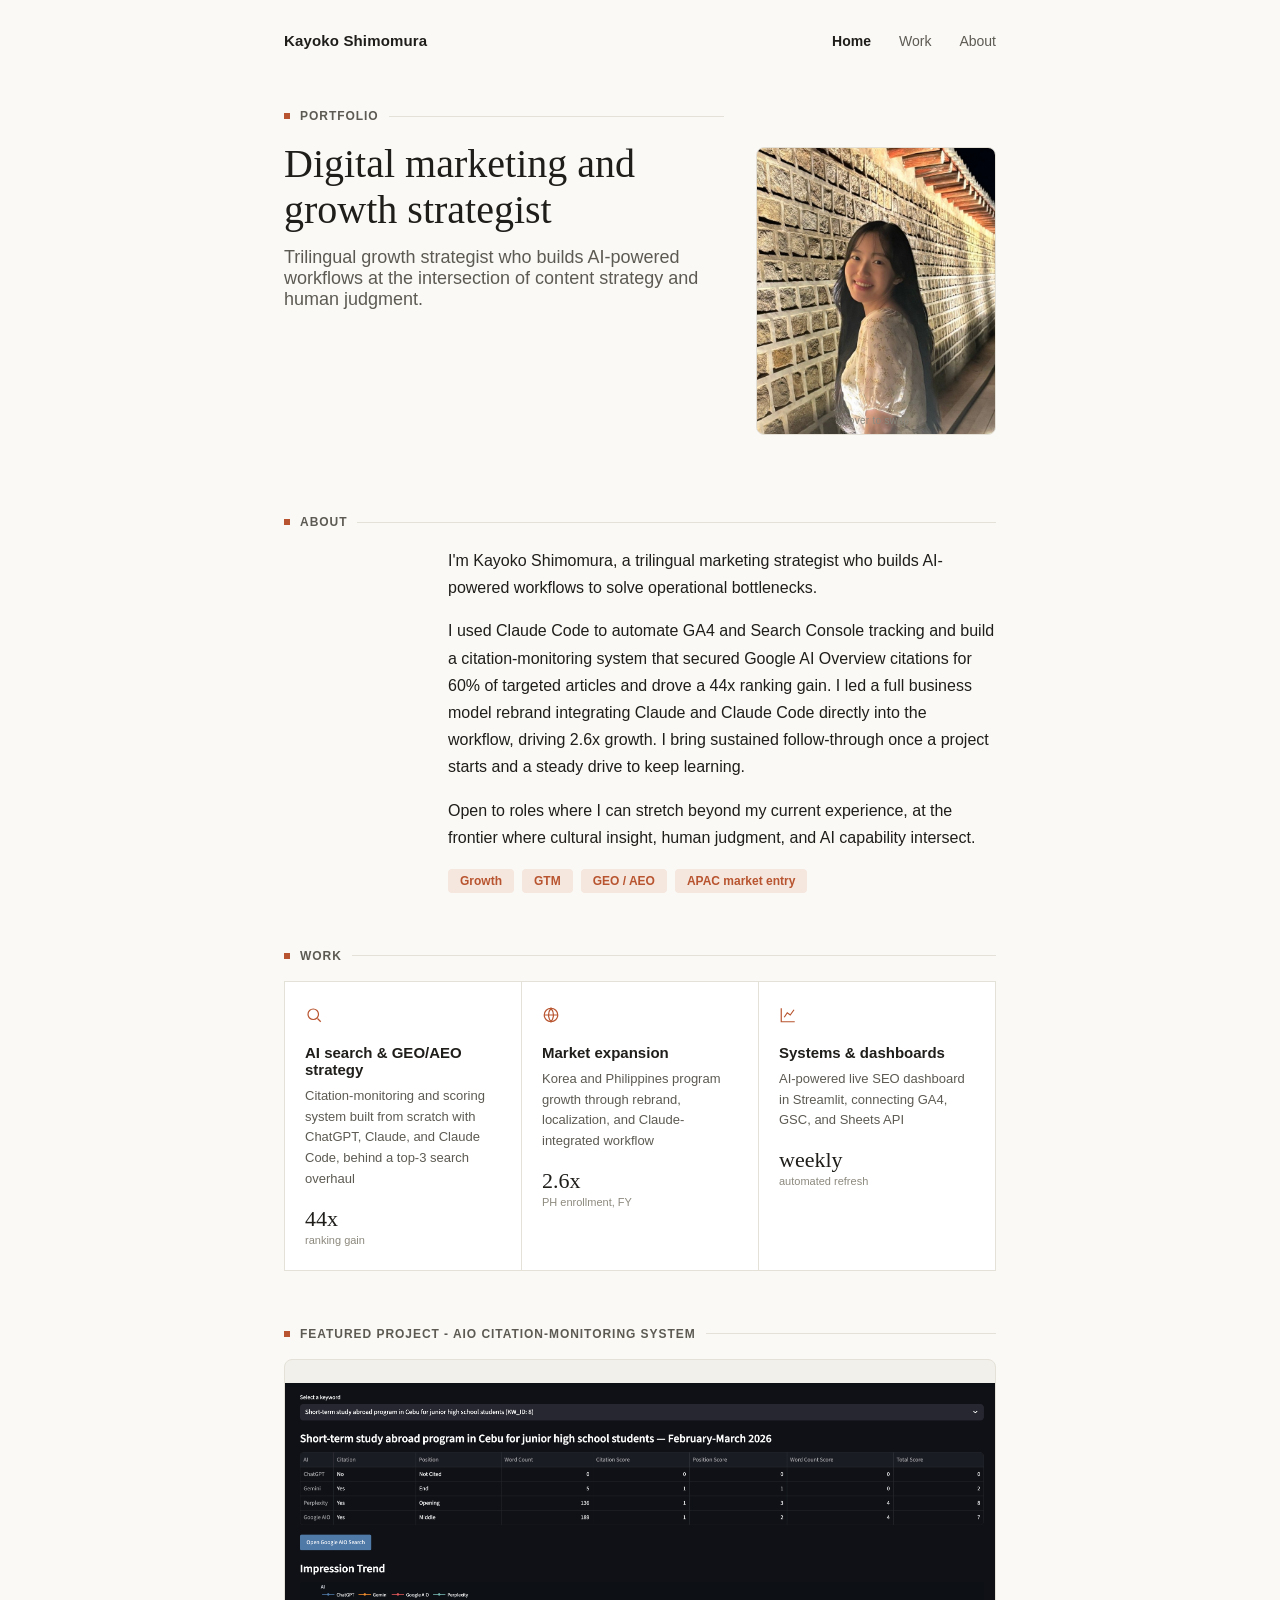
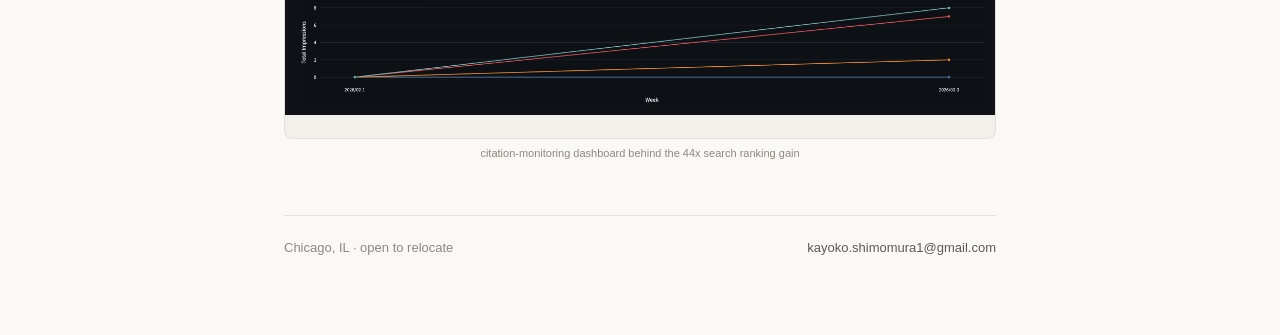
==== index.html @ 3ccd6aa8 "Update copy to highlight AI-powered/Claude workflows, center and round mobile headshot - Revise home" ====
<!DOCTYPE html>
<html lang="en">
<head>
<meta charset="UTF-8">
<meta name="viewport" content="width=device-width, initial-scale=1.0">
<title>Kayoko Shimomura — Portfolio</title>
<link rel="stylesheet" href="css/style.css">
</head>
<body class="page-home">

<div class="wrap">

  <nav>
    <div class="name">Kayoko Shimomura</div>
    <div class="links">
      <a href="./" class="active">Home</a>
      <a href="work/">Work</a>
      <a href="about/">About</a>
    </div>
  </nav>

  <header class="hero">
    <div class="hero-copy">
      <div class="kicker"><span class="mark"></span><span class="text">portfolio</span><span class="rule"></span></div>
      <h1 class="title serif">Digital marketing and growth strategist</h1>
      <p class="role">Trilingual growth strategist who builds AI-powered workflows at the intersection of content strategy and human judgment.</p>
    </div>
    <div class="headshot">
      <div class="photo photo-a">
        <img src="images/about-headshot-1.png" alt="Kayoko Shimomura headshot">
      </div>
      <div class="photo photo-b">
        <img src="images/about-headshot-2.png" alt="Kayoko Shimomura alternate headshot">
      </div>
      <span class="hint">hover to swap</span>
    </div>
  </header>

  <section class="about">
    <div class="kicker"><span class="mark"></span><span class="text">about</span><span class="rule"></span></div>
    <div class="about-grid">
      <div></div>
      <div class="about-copy">
        <p>I'm Kayoko Shimomura, a trilingual marketing strategist who builds AI-powered workflows to solve operational bottlenecks.</p>
        <p>I used Claude Code to automate GA4 and Search Console tracking and build a citation-monitoring system that secured Google AI Overview citations for 60% of targeted articles and drove a 44x ranking gain. I led a full business model rebrand integrating Claude and Claude Code directly into the workflow, driving 2.6x growth. I bring sustained follow-through once a project starts and a steady drive to keep learning.</p>
        <p>Open to roles where I can stretch beyond my current experience, at the frontier where cultural insight, human judgment, and AI capability intersect.</p>
        <div class="tags">
          <span class="tag">Growth</span>
          <span class="tag">GTM</span>
          <span class="tag">GEO / AEO</span>
          <span class="tag">APAC market entry</span>
        </div>
      </div>
    </div>
  </section>

  <section class="work">
    <div class="kicker"><span class="mark"></span><span class="text">work</span><span class="rule"></span></div>
    <div class="work-grid">

      <div class="work-card">
        <svg class="icon" viewBox="0 0 24 24" fill="none" stroke="currentColor" stroke-width="1.6"><circle cx="11" cy="11" r="7"/><line x1="21" y1="21" x2="16.65" y2="16.65"/></svg>
        <h3>AI search &amp; GEO/AEO strategy</h3>
        <p>Citation-monitoring and scoring system built from scratch with ChatGPT, Claude, and Claude Code, behind a top-3 search overhaul</p>
        <div class="stat">44x</div>
        <div class="stat-label">ranking gain</div>
      </div>

      <div class="work-card">
        <svg class="icon" viewBox="0 0 24 24" fill="none" stroke="currentColor" stroke-width="1.6"><circle cx="12" cy="12" r="9"/><path d="M3 12h18M12 3a14 14 0 010 18 14 14 0 010-18z"/></svg>
        <h3>Market expansion</h3>
        <p>Korea and Philippines program growth through rebrand, localization, and Claude-integrated workflow</p>
        <div class="stat">2.6x</div>
        <div class="stat-label">PH enrollment, FY</div>
      </div>

      <div class="work-card">
        <svg class="icon" viewBox="0 0 24 24" fill="none" stroke="currentColor" stroke-width="1.6"><path d="M3 3v18h18"/><path d="M7 15l4-6 4 3 5-7"/></svg>
        <h3>Systems &amp; dashboards</h3>
        <p>AI-powered live SEO dashboard in Streamlit, connecting GA4, GSC, and Sheets API</p>
        <div class="stat">weekly</div>
        <div class="stat-label">automated refresh</div>
      </div>

    </div>
  </section>

  <section class="featured">
    <div class="kicker"><span class="mark"></span><span class="text">featured project - AIO citation-monitoring system </span><span class="rule"></span></div>
    <div class="shot-frame">
      <img src="images/home-featured-shot.png" alt="Featured project screenshot">
    </div>
    <p class="annot">citation-monitoring dashboard behind the 44x search ranking gain</p>
  </section>

  <footer>
    <span>Chicago, IL &middot; open to relocate</span>
    <a href="mailto:kayoko.shimomura1@gmail.com">kayoko.shimomura1@gmail.com</a>
  </footer>

</div>

</body>
</html>
---- css/style.css ----
:root{
  --bg: #FAF9F6;
  --surface: #FFFFFF;
  --line: #E4E1D8;
  --line-strong: #C9C5B8;
  --text-primary: #1F1E1B;
  --text-secondary: #5C5A52;
  --text-muted: #8C897E;
  --accent: #B8542F;
  --accent-bg: #F5E7DE;
}
*{box-sizing:border-box;}
body{
  margin:0;
  background:var(--bg);
  color:var(--text-primary);
  font-family:-apple-system, "Segoe UI", Helvetica, Arial, sans-serif;
  -webkit-font-smoothing:antialiased;
}
.serif{ font-family: Georgia, "Times New Roman", serif; }
.wrap{
  max-width:760px;
  margin:0 auto;
  padding: 32px 24px 80px;
}

/* ---------- nav ---------- */
nav{
  display:flex;
  justify-content:space-between;
  align-items:center;
  padding-bottom:40px;
}
body.page-home nav{ padding-bottom:48px; }
nav .name{
  font-size:15px;
  font-weight:600;
  letter-spacing:0.01em;
}
nav .links{
  display:flex;
  gap:28px;
  font-size:14px;
}
nav .links a{
  color:var(--text-secondary);
  text-decoration:none;
}
nav .links a.active{ color:var(--text-primary); font-weight:600; }

/* ---------- kicker ---------- */
.kicker{
  display:flex;
  align-items:center;
  gap:10px;
  margin:0 0 18px;
}
.kicker .mark{
  width:6px;
  height:6px;
  background:var(--accent);
  flex-shrink:0;
}
.kicker .text{
  font-size:12px;
  font-weight:600;
  letter-spacing:0.08em;
  text-transform:uppercase;
  color:var(--text-secondary);
  white-space:nowrap;
}
.kicker .rule{
  flex:1;
  height:1px;
  background:var(--line);
}

/* ---------- headshot (hover-swap) ---------- */
.headshot{
  position:relative;
  border-radius:8px;
  overflow:hidden;
  border:1px solid var(--line);
  background:#F2F0EA;
  cursor:pointer;
}
.headshot .photo{
  position:absolute;
  inset:0;
  transition: opacity 0.35s ease;
}
.headshot .photo img{
  display:block;
  width:100%;
  height:100%;
  object-fit:cover;
}
.headshot .photo-a{ opacity:1; }
.headshot .photo-b{ opacity:0; }
.headshot:hover .photo-a{ opacity:0; }
.headshot:hover .photo-b{ opacity:1; }
.headshot .hint{
  position:absolute;
  bottom:8px;
  left:0;
  right:0;
  text-align:center;
  font-size:10px;
  color:var(--text-muted);
  letter-spacing:0.03em;
  z-index:2;
  pointer-events:none;
}

/* ---------- footer ---------- */
footer{
  border-top:1px solid var(--line);
  padding-top:24px;
  margin-top:8px;
  display:flex;
  justify-content:space-between;
  align-items:center;
  font-size:13px;
  color:var(--text-muted);
}
footer a{
  color:var(--text-secondary);
  text-decoration:none;
}

/* =====================================================
   HOME
   ===================================================== */
header.hero{
  padding: 12px 0 56px;
  margin-bottom: 24px;
  display:grid;
  grid-template-columns: 1fr 240px;
  gap:32px;
  align-items:start;
}
header.hero h1.title{
  font-size:40px;
  line-height:1.15;
  font-weight:500;
  margin:0 0 14px;
  max-width:480px;
}
header.hero .headshot{
  width:240px;
  height:288px;
  margin-top:38px;
}
.hero-copy{ min-width:0; }
p.role{
  font-size:18px;
  color:var(--text-secondary);
  margin:0 0 20px;
  max-width:440px;
}

section.about{ margin-bottom:56px; }
.label{
  font-size:13px;
  color:var(--text-muted);
  margin:0 0 16px;
  text-transform:lowercase;
  letter-spacing:0.03em;
}
.about-grid{
  display:grid;
  grid-template-columns: 140px 1fr;
  gap:24px;
}
.about-copy p{
  font-size:16px;
  line-height:1.7;
  color:var(--text-primary);
  margin:0 0 16px;
}
.about-copy p:last-child{ margin-bottom:0; }
.tags{
  display:flex;
  gap:8px;
  flex-wrap:wrap;
  margin-top:18px;
}
.tag{
  background:var(--accent-bg);
  color:var(--accent);
  font-size:12px;
  font-weight:600;
  padding:5px 12px;
  border-radius:4px;
}

section.work{ margin-bottom:56px; }
.work-grid{
  display:grid;
  grid-template-columns: repeat(3, minmax(0,1fr));
  gap:1px;
  background:var(--line);
  border:1px solid var(--line);
}
.work-card{
  background:var(--surface);
  padding:24px 20px;
}
.work-card .icon{
  width:18px;
  height:18px;
  margin-bottom:16px;
  color:var(--accent);
}
.work-card h3{
  font-size:15px;
  font-weight:600;
  margin:0 0 8px;
}
.work-card p{
  font-size:13px;
  color:var(--text-secondary);
  line-height:1.6;
  margin:0 0 16px;
}
.work-card .stat{
  font-family: Georgia, serif;
  font-size:22px;
  font-weight:500;
  color:var(--text-primary);
}
.work-card .stat-label{
  font-size:11px;
  color:var(--text-muted);
  margin-top:2px;
}

section.featured{ margin-bottom:56px; }
section.featured .shot-frame{
  position:relative;
  border-radius:8px;
  overflow:hidden;
  height:380px;
  border:1px solid var(--line);
  background:#F2F0EA;
}
section.featured .shot-frame img{
  display:block;
  width:100%;
  height:100%;
  object-fit:contain;
}
.annot{
  font-size:11px;
  color:var(--text-muted);
  text-align:center;
  margin-top:8px;
}

/* =====================================================
   SHARED PAGE HEAD (work / about)
   ===================================================== */
header.page-head{
  padding-bottom:40px;
  border-bottom:1px solid var(--line);
  margin-bottom:48px;
}
body.page-about header.page-head{
  border-bottom:none;
  padding-bottom:0;
  margin-bottom:28px;
}
header.page-head h1.title{
  font-size:32px;
  line-height:1.2;
  font-weight:500;
  margin:0 0 12px;
}
p.subhead{
  font-size:16px;
  color:var(--text-secondary);
  margin:0;
  max-width:480px;
  line-height:1.6;
}
@media (min-width: 601px){
  body.page-about p.subhead{
    max-width:none;
    white-space:nowrap;
  }
}

/* =====================================================
   WORK
   ===================================================== */
.case{
  padding: 40px 0;
  border-bottom: 1px solid var(--line);
}
.case:first-of-type{ padding-top:0; }
.case:last-of-type{ border-bottom:none; }

.case-tag{
  display:inline-block;
  background:var(--accent-bg);
  color:var(--accent);
  font-size:11px;
  font-weight:600;
  padding:4px 10px;
  border-radius:4px;
  margin-bottom:14px;
}
.case h2{
  font-size:22px;
  font-weight:500;
  margin:0 0 6px;
  max-width:480px;
}
.case .meta{
  font-size:13px;
  color:var(--text-muted);
  margin:0 0 22px;
}

.case-body{
  display:grid;
  grid-template-columns: 1.1fr 1fr;
  gap:28px;
  align-items:start;
}
.case-body.stacked{ display:block; }
.case-body.stacked .case-copy{ margin-bottom:24px; }
.case-copy p{
  font-size:15px;
  line-height:1.7;
  color:var(--text-primary);
  margin:0;
}

.stat-row{
  display:flex;
  gap:24px;
  margin-top:20px;
  flex-wrap:wrap;
}
.stat .num{
  font-family: Georgia, serif;
  font-size:24px;
  font-weight:500;
  line-height:1;
}
.stat .lbl{
  font-size:11px;
  color:var(--text-muted);
  margin-top:4px;
}

.case .shot-frame{
  position:relative;
  border-radius:8px;
  overflow:hidden;
  height:340px;
  border:1px solid var(--line);
  background:#F2F0EA;
}
.case .shot-frame img{
  display:block;
  width:100%;
  height:100%;
  object-fit:contain;
}

.shot-split{
  display:grid;
  grid-template-columns: 1fr 1fr;
  gap:16px;
}
.shot-split .half{
  border:1px solid var(--line);
  border-radius:8px;
  overflow:hidden;
  background:var(--surface);
}
.shot-split .ph-tag{
  display:inline-block;
  font-size:11px;
  font-weight:700;
  letter-spacing:0.04em;
  text-transform:uppercase;
  color:var(--accent);
  background:var(--accent-bg);
  padding:4px 10px;
  border-radius:4px;
  margin:8px 0 0 12px;
}
.shot-split .half img{
  display:block;
  width:100%;
  height:240px;
  object-fit:cover;
  background:#F2F0EA;
}
.shot-split .half img.precise{
  height:auto;
  object-fit:cover;
}

/* =====================================================
   ABOUT
   ===================================================== */
.intro{
  display:grid;
  grid-template-columns: 200px 1fr;
  gap:32px;
  align-items:start;
  margin-bottom:56px;
}
.intro .headshot{
  width:200px;
  height:240px;
}
.intro-copy p{
  font-size:16px;
  line-height:1.7;
  color:var(--text-primary);
  margin:0 0 16px;
}
.intro-copy p:last-child{ margin-bottom:0; }

section.block{ margin-bottom:48px; }

.skills-grid{
  display:grid;
  grid-template-columns: repeat(2, 1fr);
  gap:16px;
}
.skill-cat{
  background:var(--surface);
  border:1px solid var(--line);
  border-radius:8px;
  padding:16px;
}
.skill-cat h4{
  font-size:13px;
  font-weight:600;
  margin:0 0 8px;
}
.skill-cat p{
  font-size:13px;
  color:var(--text-secondary);
  margin:0;
  line-height:1.6;
}

.edu-row{
  display:grid;
  grid-template-columns: 140px 1fr;
  gap:24px;
  padding:16px 0;
  border-bottom:1px solid var(--line);
}
.edu-row:last-child{ border-bottom:none; }
.edu-row .when{
  font-size:13px;
  color:var(--text-muted);
}
.edu-row h4{
  font-size:15px;
  font-weight:600;
  margin:0 0 4px;
}
.edu-row p{
  font-size:13px;
  color:var(--text-secondary);
  margin:0;
}

/* =====================================================
   RESPONSIVE
   ===================================================== */
@media (max-width: 600px){
  header.hero h1.title{ font-size:30px; }
  header.hero{ grid-template-columns: 1fr; }
  header.hero .headshot{ width:180px; height:180px; order:-1; margin:0 auto 20px; border-radius:50%; }
  .about-grid{ grid-template-columns: 1fr; gap:8px; }
  .work-grid{ grid-template-columns: 1fr; }
  .intro{ grid-template-columns: 1fr; }
  .intro .headshot{ width:140px; height:168px; }
  .skills-grid{ grid-template-columns: 1fr; }
  .edu-row{ grid-template-columns: 1fr; gap:4px; }
  nav .links{ gap:18px; font-size:13px; }
}

@media (max-width: 640px){
  header.page-head h1.title{ font-size:26px; }
  .case-body{ grid-template-columns: 1fr; }
  .case .shot-frame{ height:240px; }
  .shot-split{ grid-template-columns: 1fr; }
  .shot-split .half img{ height:200px; }
}
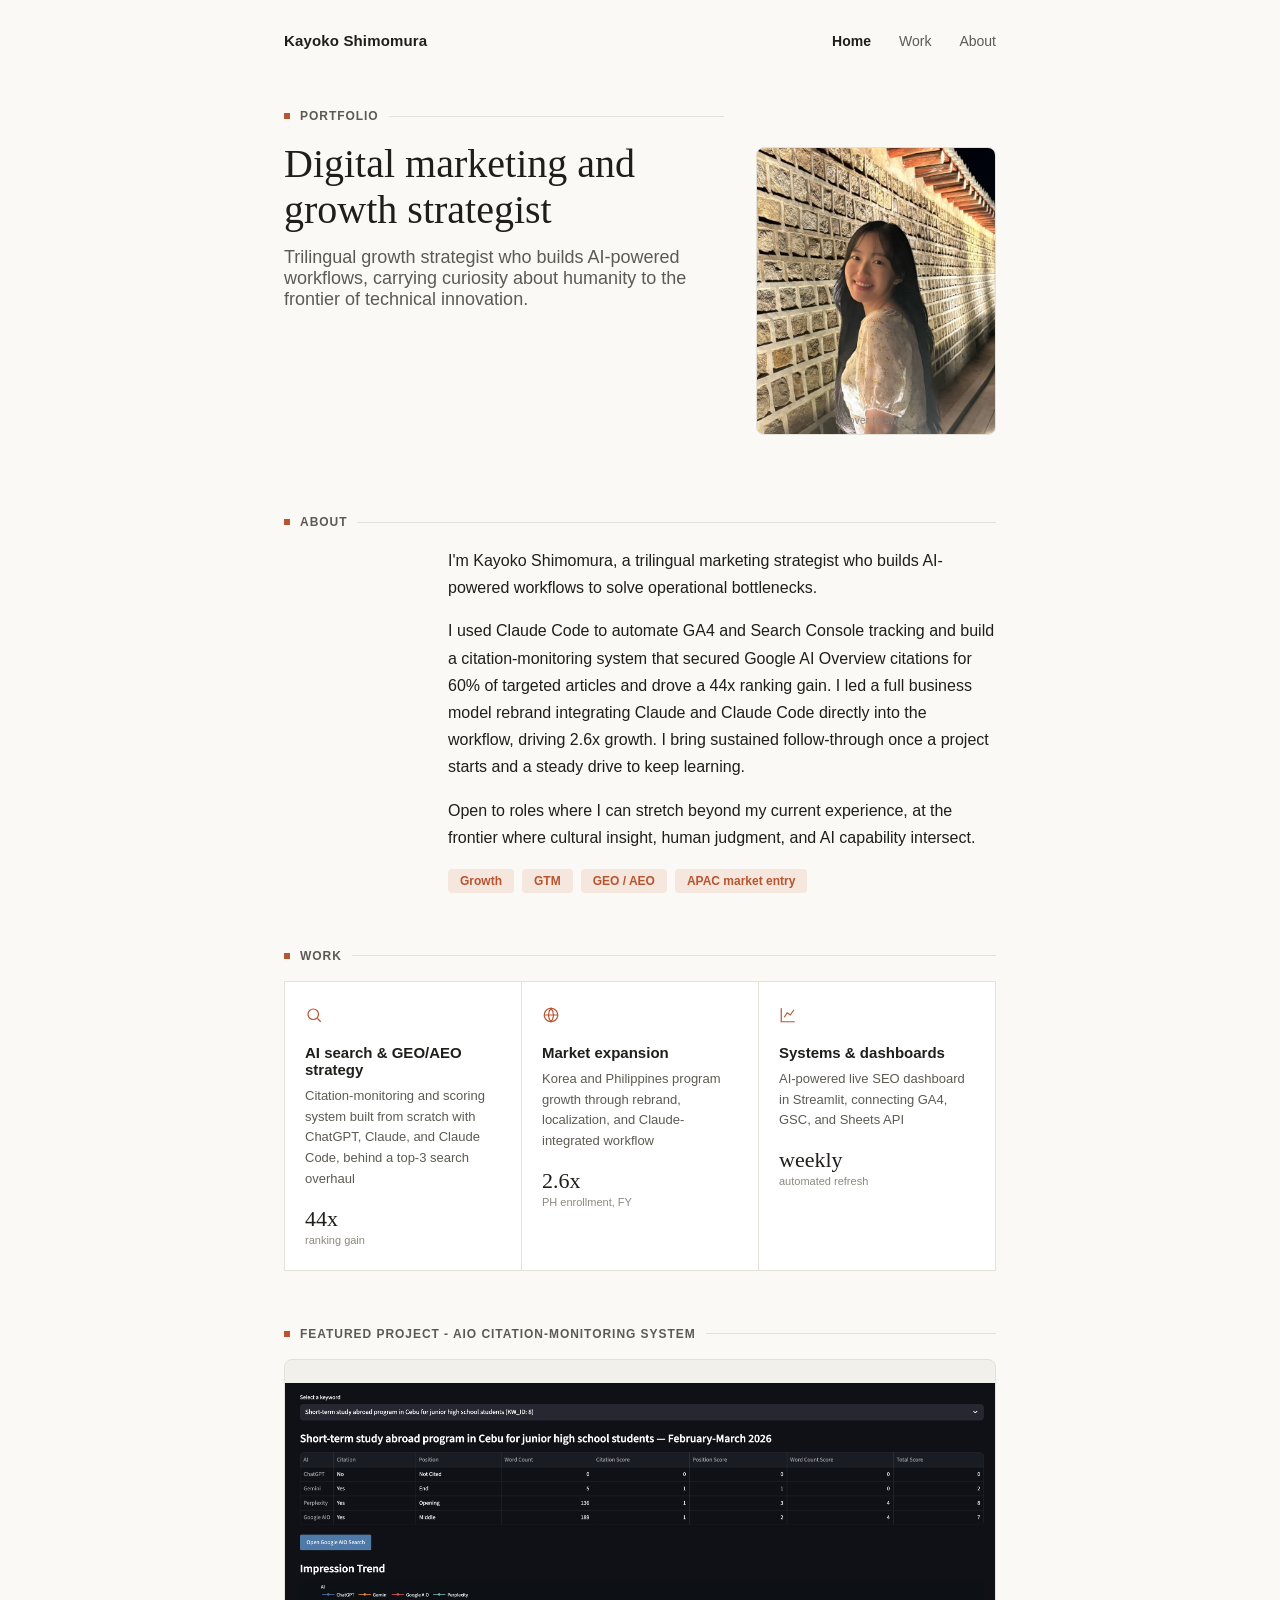
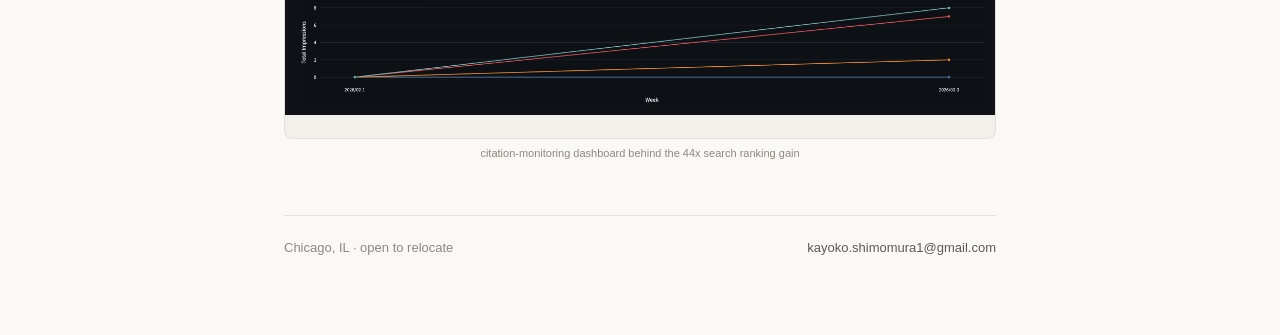
==== commit 2e9c97a8: "Increase mobile headshot photo shift, cache-bust stylesheet Push the alternate headshot further down" ====
--- a/index.html
+++ b/index.html
@@ -4,7 +4,7 @@
 <meta charset="UTF-8">
 <meta name="viewport" content="width=device-width, initial-scale=1.0">
 <title>Kayoko Shimomura — Portfolio</title>
-<link rel="stylesheet" href="css/style.css">
+<link rel="stylesheet" href="css/style.css?v=2">
 </head>
 <body class="page-home">
 
@@ -23,7 +23,7 @@
     <div class="hero-copy">
       <div class="kicker"><span class="mark"></span><span class="text">portfolio</span><span class="rule"></span></div>
       <h1 class="title serif">Digital marketing and growth strategist</h1>
-      <p class="role">Trilingual growth strategist who builds AI-powered workflows at the intersection of content strategy and human judgment.</p>
+      <p class="role">Trilingual growth strategist who builds AI-powered workflows, carrying curiosity about humanity to the frontier of technical innovation.</p>
     </div>
     <div class="headshot">
       <div class="photo photo-a">
--- a/css/style.css
+++ b/css/style.css
@@ -482,6 +482,7 @@
   header.hero h1.title{ font-size:30px; }
   header.hero{ grid-template-columns: 1fr; }
   header.hero .headshot{ width:180px; height:180px; order:-1; margin:0 auto 20px; border-radius:50%; }
+  header.hero .headshot .photo-b img{ object-position:50% 72%; }
   .about-grid{ grid-template-columns: 1fr; gap:8px; }
   .work-grid{ grid-template-columns: 1fr; }
   .intro{ grid-template-columns: 1fr; }
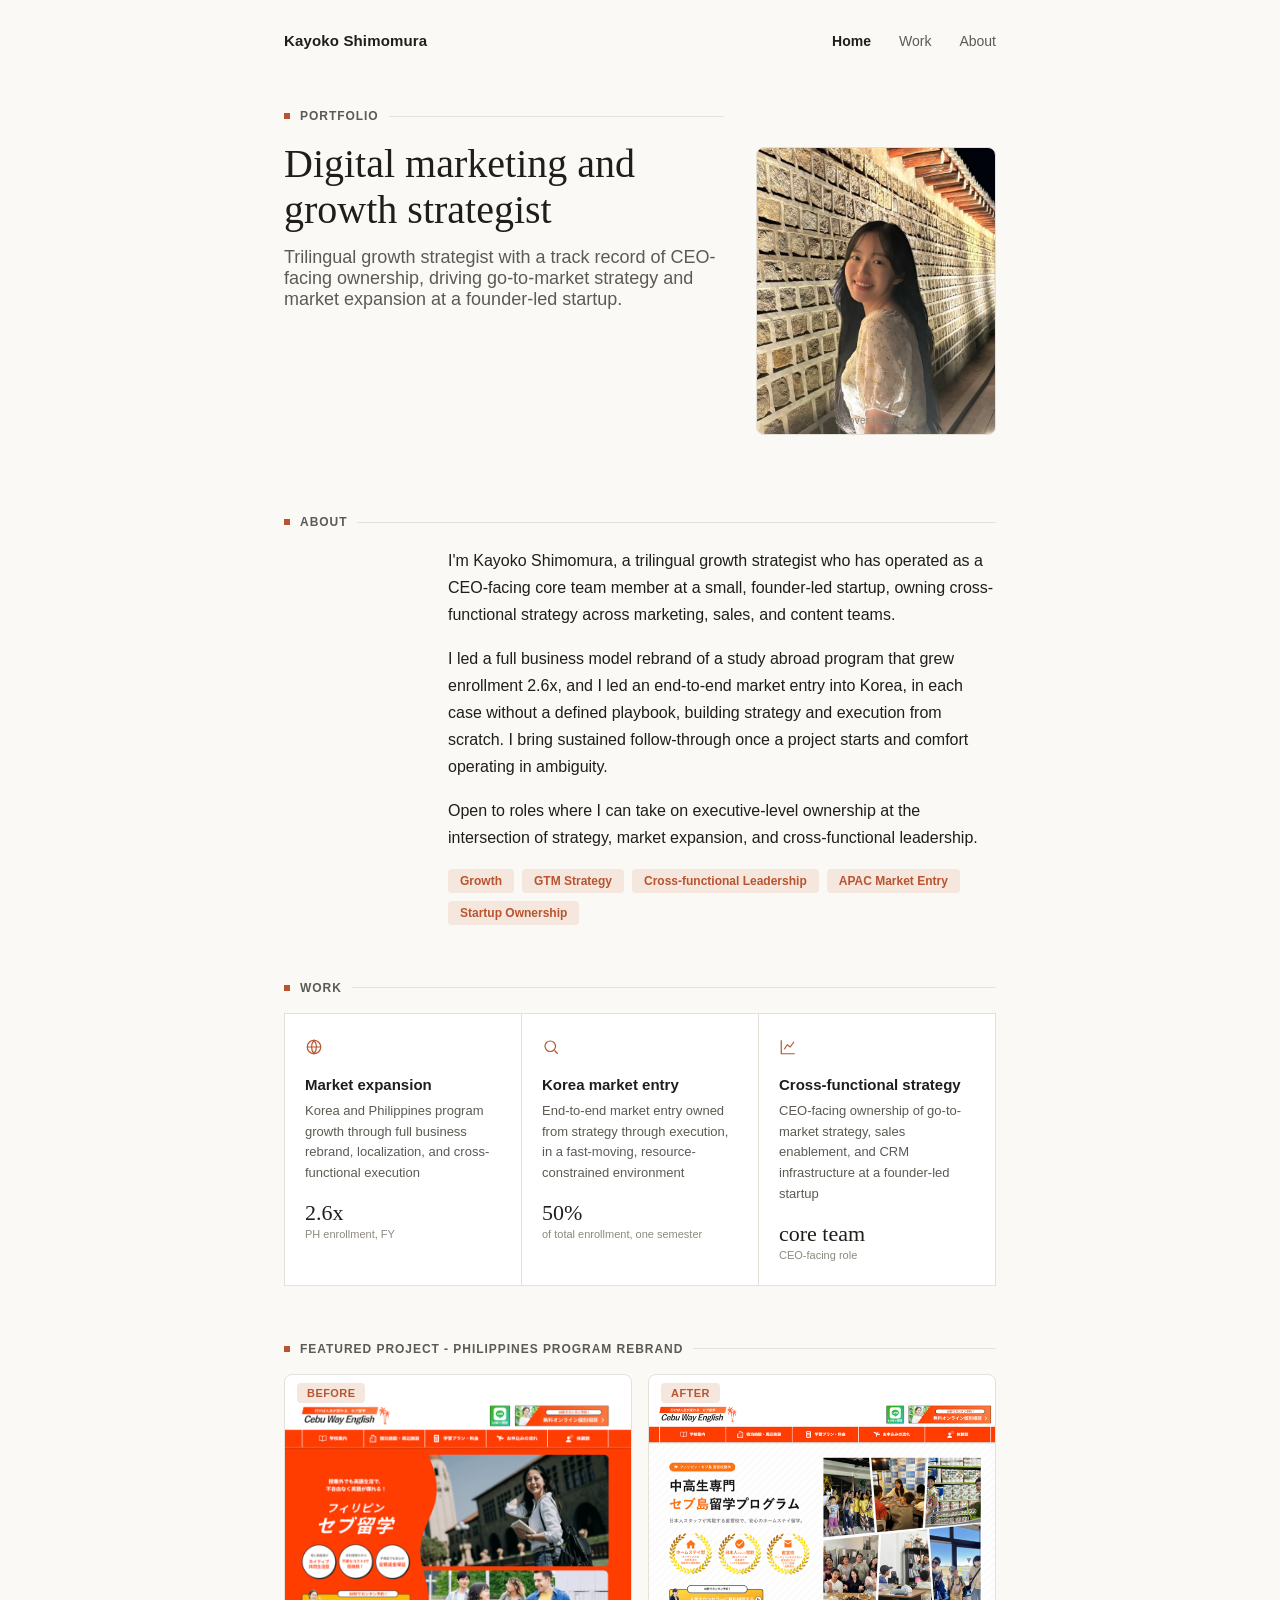
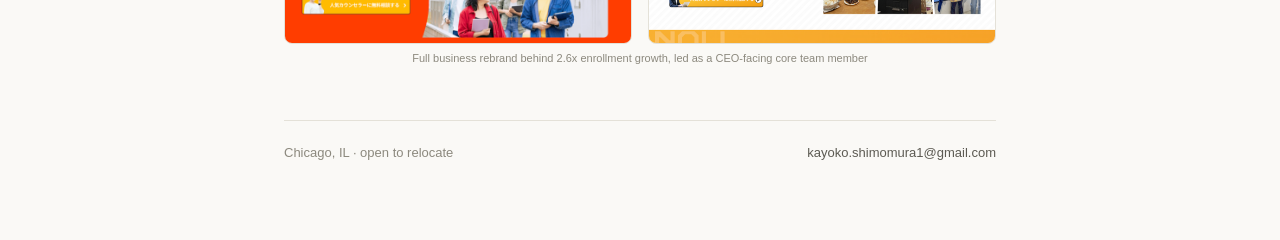
==== commit 2b57d4cc: "Align copy with CADDi US Business Leadership application Rewrite hero, about, work-preview, and feat" ====
--- a/index.html
+++ b/index.html
@@ -4,7 +4,7 @@
 <meta charset="UTF-8">
 <meta name="viewport" content="width=device-width, initial-scale=1.0">
 <title>Kayoko Shimomura — Portfolio</title>
-<link rel="stylesheet" href="css/style.css?v=2">
+<link rel="stylesheet" href="css/style.css?v=4">
 </head>
 <body class="page-home">
 
@@ -23,7 +23,7 @@
     <div class="hero-copy">
       <div class="kicker"><span class="mark"></span><span class="text">portfolio</span><span class="rule"></span></div>
       <h1 class="title serif">Digital marketing and growth strategist</h1>
-      <p class="role">Trilingual growth strategist who builds AI-powered workflows, carrying curiosity about humanity to the frontier of technical innovation.</p>
+      <p class="role">Trilingual growth strategist with a track record of CEO-facing ownership, driving go-to-market strategy and market expansion at a founder-led startup.</p>
     </div>
     <div class="headshot">
       <div class="photo photo-a">
@@ -41,14 +41,15 @@
     <div class="about-grid">
       <div></div>
       <div class="about-copy">
-        <p>I'm Kayoko Shimomura, a trilingual marketing strategist who builds AI-powered workflows to solve operational bottlenecks.</p>
-        <p>I used Claude Code to automate GA4 and Search Console tracking and build a citation-monitoring system that secured Google AI Overview citations for 60% of targeted articles and drove a 44x ranking gain. I led a full business model rebrand integrating Claude and Claude Code directly into the workflow, driving 2.6x growth. I bring sustained follow-through once a project starts and a steady drive to keep learning.</p>
-        <p>Open to roles where I can stretch beyond my current experience, at the frontier where cultural insight, human judgment, and AI capability intersect.</p>
+        <p>I'm Kayoko Shimomura, a trilingual growth strategist who has operated as a CEO-facing core team member at a small, founder-led startup, owning cross-functional strategy across marketing, sales, and content teams.</p>
+        <p>I led a full business model rebrand of a study abroad program that grew enrollment 2.6x, and I led an end-to-end market entry into Korea, in each case without a defined playbook, building strategy and execution from scratch. I bring sustained follow-through once a project starts and comfort operating in ambiguity.</p>
+        <p>Open to roles where I can take on executive-level ownership at the intersection of strategy, market expansion, and cross-functional leadership.</p>
         <div class="tags">
           <span class="tag">Growth</span>
-          <span class="tag">GTM</span>
-          <span class="tag">GEO / AEO</span>
-          <span class="tag">APAC market entry</span>
+          <span class="tag">GTM Strategy</span>
+          <span class="tag">Cross-functional Leadership</span>
+          <span class="tag">APAC Market Entry</span>
+          <span class="tag">Startup Ownership</span>
         </div>
       </div>
     </div>
@@ -59,38 +60,45 @@
     <div class="work-grid">
 
       <div class="work-card">
-        <svg class="icon" viewBox="0 0 24 24" fill="none" stroke="currentColor" stroke-width="1.6"><circle cx="11" cy="11" r="7"/><line x1="21" y1="21" x2="16.65" y2="16.65"/></svg>
-        <h3>AI search &amp; GEO/AEO strategy</h3>
-        <p>Citation-monitoring and scoring system built from scratch with ChatGPT, Claude, and Claude Code, behind a top-3 search overhaul</p>
-        <div class="stat">44x</div>
-        <div class="stat-label">ranking gain</div>
-      </div>
-
-      <div class="work-card">
         <svg class="icon" viewBox="0 0 24 24" fill="none" stroke="currentColor" stroke-width="1.6"><circle cx="12" cy="12" r="9"/><path d="M3 12h18M12 3a14 14 0 010 18 14 14 0 010-18z"/></svg>
         <h3>Market expansion</h3>
-        <p>Korea and Philippines program growth through rebrand, localization, and Claude-integrated workflow</p>
+        <p>Korea and Philippines program growth through full business rebrand, localization, and cross-functional execution</p>
         <div class="stat">2.6x</div>
         <div class="stat-label">PH enrollment, FY</div>
       </div>
 
       <div class="work-card">
+        <svg class="icon" viewBox="0 0 24 24" fill="none" stroke="currentColor" stroke-width="1.6"><circle cx="11" cy="11" r="7"/><line x1="21" y1="21" x2="16.65" y2="16.65"/></svg>
+        <h3>Korea market entry</h3>
+        <p>End-to-end market entry owned from strategy through execution, in a fast-moving, resource-constrained environment</p>
+        <div class="stat">50%</div>
+        <div class="stat-label">of total enrollment, one semester</div>
+      </div>
+
+      <div class="work-card">
         <svg class="icon" viewBox="0 0 24 24" fill="none" stroke="currentColor" stroke-width="1.6"><path d="M3 3v18h18"/><path d="M7 15l4-6 4 3 5-7"/></svg>
-        <h3>Systems &amp; dashboards</h3>
-        <p>AI-powered live SEO dashboard in Streamlit, connecting GA4, GSC, and Sheets API</p>
-        <div class="stat">weekly</div>
-        <div class="stat-label">automated refresh</div>
+        <h3>Cross-functional strategy</h3>
+        <p>CEO-facing ownership of go-to-market strategy, sales enablement, and CRM infrastructure at a founder-led startup</p>
+        <div class="stat">core team</div>
+        <div class="stat-label">CEO-facing role</div>
       </div>
 
     </div>
   </section>
 
   <section class="featured">
-    <div class="kicker"><span class="mark"></span><span class="text">featured project - AIO citation-monitoring system </span><span class="rule"></span></div>
-    <div class="shot-frame">
-      <img src="images/home-featured-shot.png" alt="Featured project screenshot">
+    <div class="kicker"><span class="mark"></span><span class="text">featured project - Philippines program rebrand </span><span class="rule"></span></div>
+    <div class="shot-split">
+      <div class="half">
+        <span class="ph-tag">Before</span>
+        <img src="images/work-philippines-before.png" alt="Original Philippines program site and brand">
+      </div>
+      <div class="half">
+        <span class="ph-tag">After</span>
+        <img src="images/work-philippines-after.png" alt="Rebranded Philippines program site">
+      </div>
     </div>
-    <p class="annot">citation-monitoring dashboard behind the 44x search ranking gain</p>
+    <p class="annot">Full business rebrand behind 2.6x enrollment growth, led as a CEO-facing core team member</p>
   </section>
 
   <footer>
--- a/css/style.css
+++ b/css/style.css
@@ -482,7 +482,7 @@
   header.hero h1.title{ font-size:30px; }
   header.hero{ grid-template-columns: 1fr; }
   header.hero .headshot{ width:180px; height:180px; order:-1; margin:0 auto 20px; border-radius:50%; }
-  header.hero .headshot .photo-b img{ object-position:50% 72%; }
+  header.hero .headshot .photo-b img{ object-position:50% 15%; }
   .about-grid{ grid-template-columns: 1fr; gap:8px; }
   .work-grid{ grid-template-columns: 1fr; }
   .intro{ grid-template-columns: 1fr; }
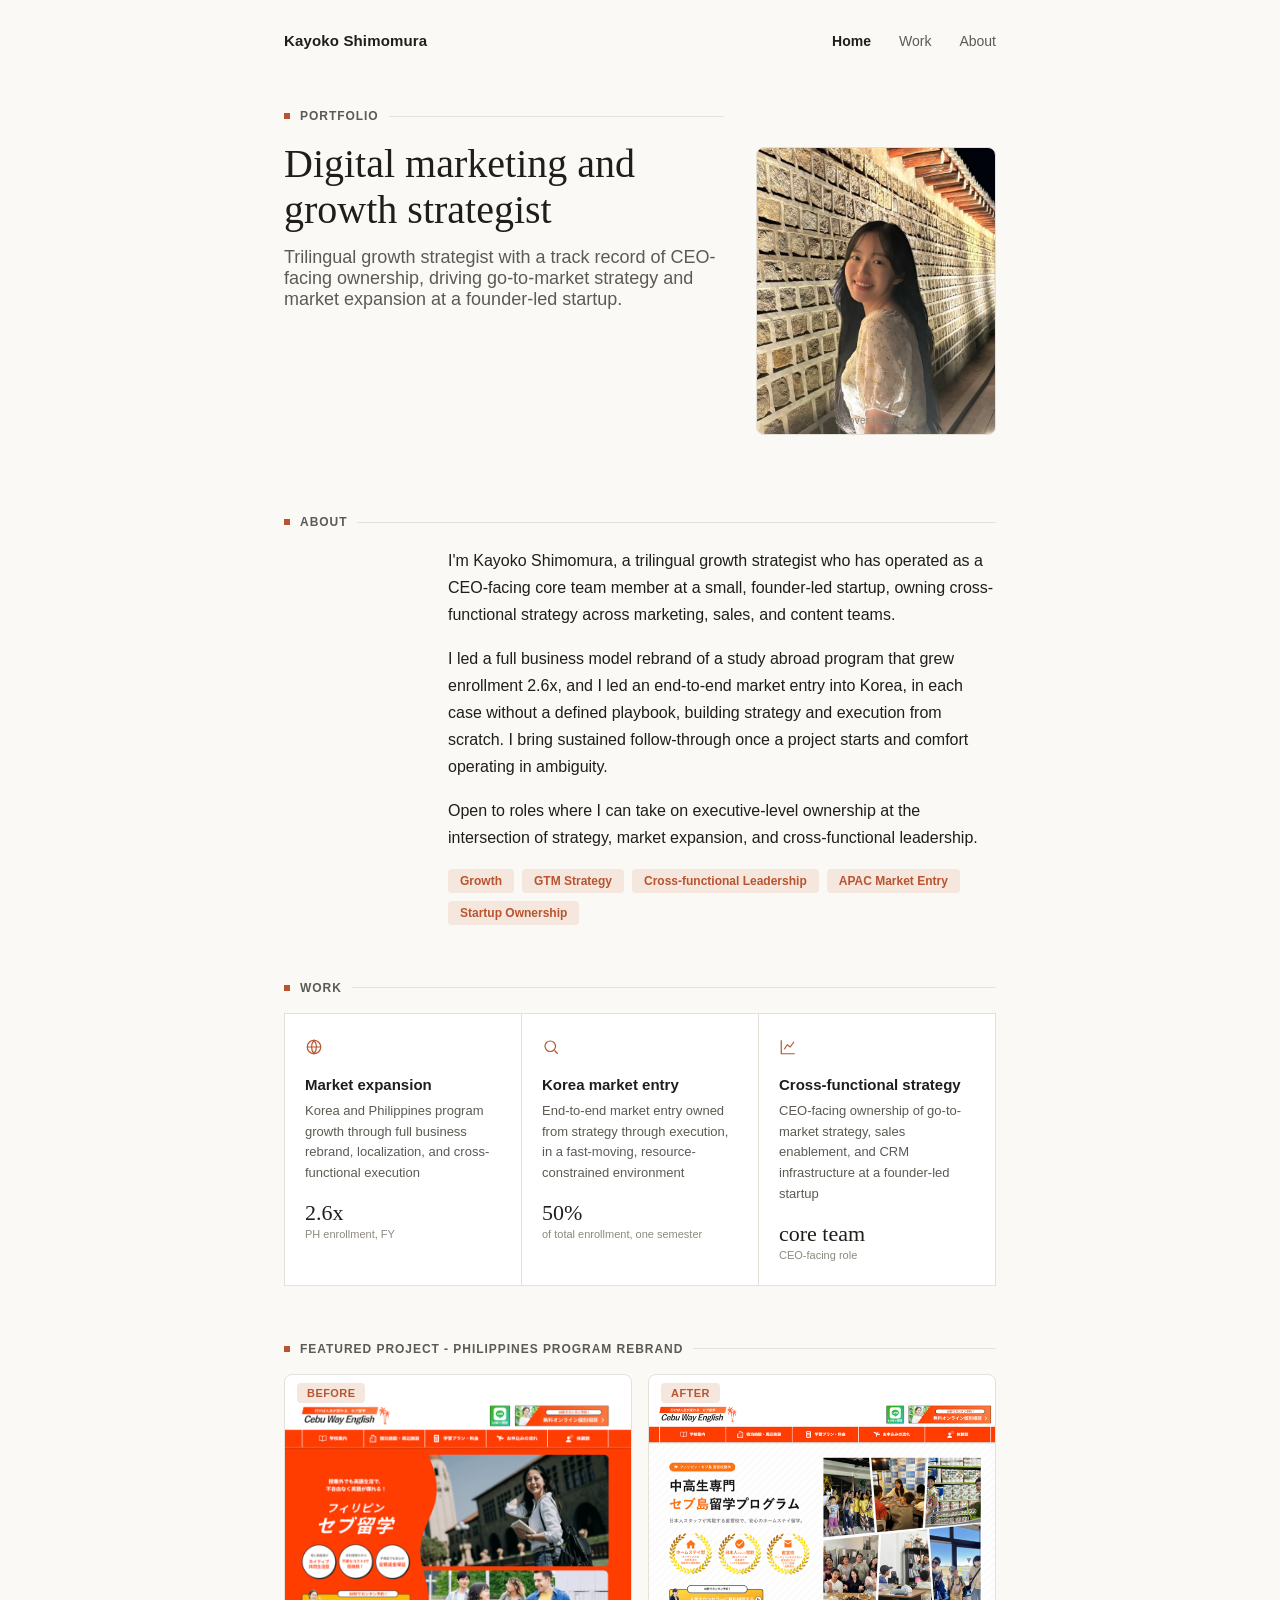
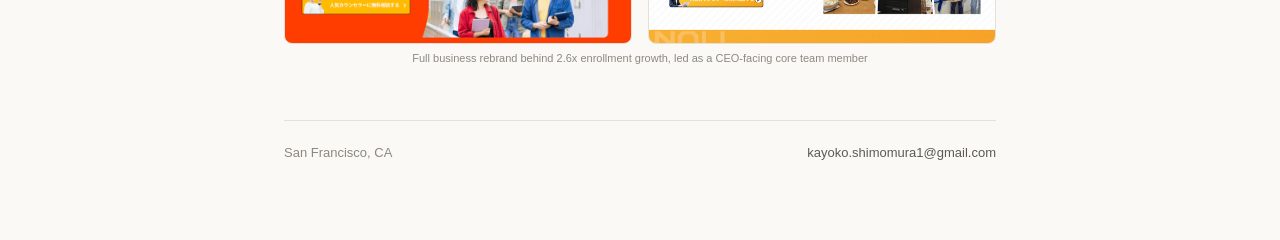
==== commit c95525e9: "Update website" ====
--- a/index.html
+++ b/index.html
@@ -102,7 +102,7 @@
   </section>
 
   <footer>
-    <span>Chicago, IL &middot; open to relocate</span>
+    <span>San Francisco, CA</span>
     <a href="mailto:kayoko.shimomura1@gmail.com">kayoko.shimomura1@gmail.com</a>
   </footer>
 
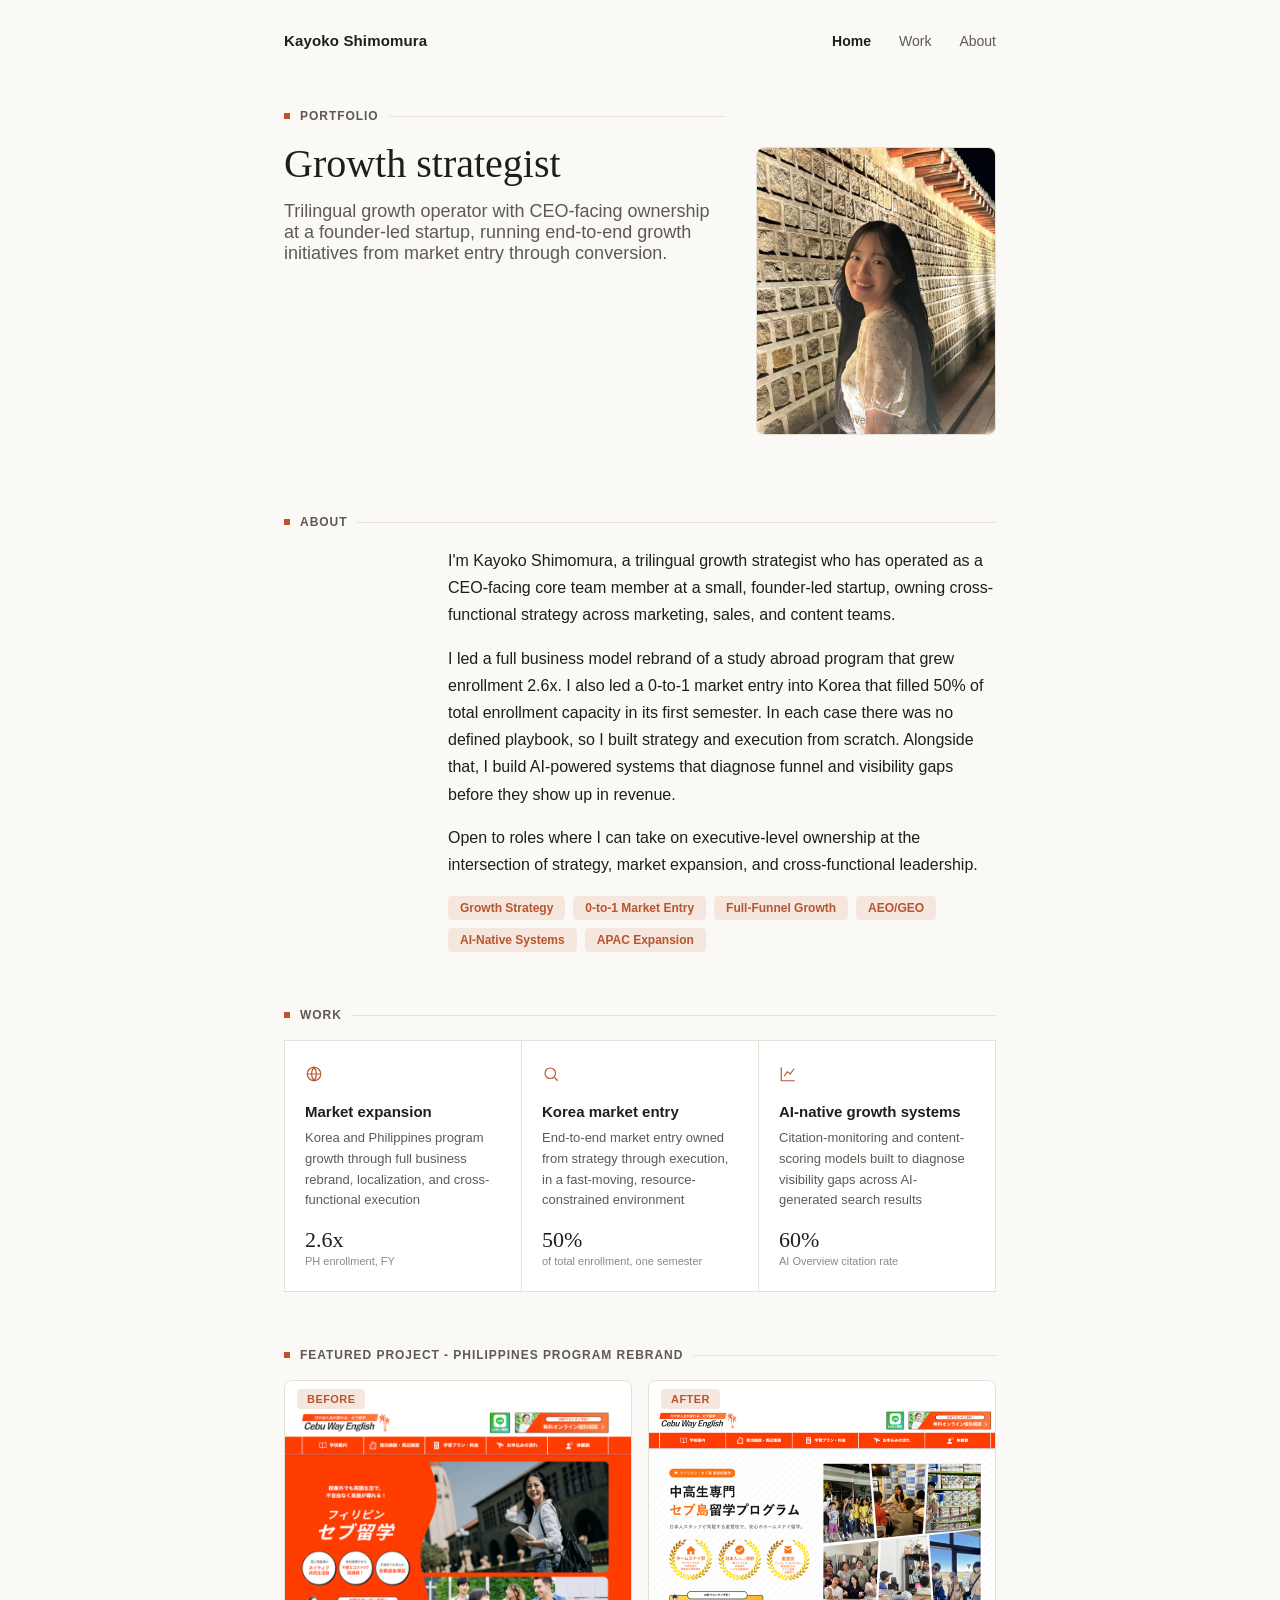
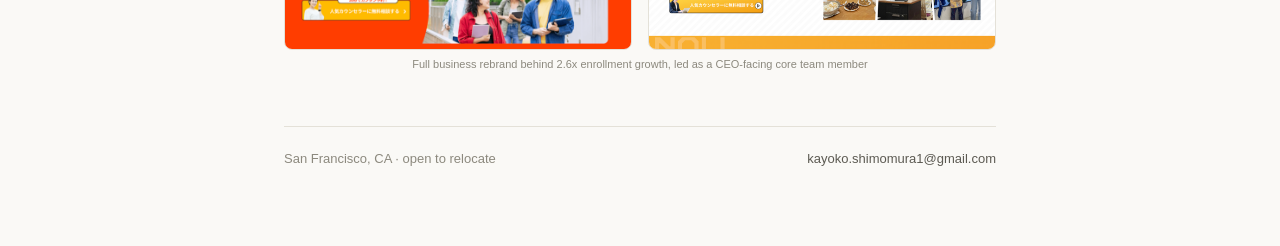
==== commit 177c9fe1: "Reposition site copy for Growth Associate/Strategist roles - Home: new hero title/subtitle, about bl" ====
--- a/index.html
+++ b/index.html
@@ -3,7 +3,8 @@
 <head>
 <meta charset="UTF-8">
 <meta name="viewport" content="width=device-width, initial-scale=1.0">
-<title>Kayoko Shimomura — Portfolio</title>
+<title>Kayoko Shimomura — Growth Strategist</title>
+<meta name="description" content="Trilingual growth strategist with CEO-facing ownership at a founder-led startup. 0-to-1 Korea market entry, a rebrand behind 2.6x growth, and AI-native growth systems.">
 <link rel="stylesheet" href="css/style.css?v=4">
 </head>
 <body class="page-home">
@@ -22,8 +23,8 @@
   <header class="hero">
     <div class="hero-copy">
       <div class="kicker"><span class="mark"></span><span class="text">portfolio</span><span class="rule"></span></div>
-      <h1 class="title serif">Digital marketing and growth strategist</h1>
-      <p class="role">Trilingual growth strategist with a track record of CEO-facing ownership, driving go-to-market strategy and market expansion at a founder-led startup.</p>
+      <h1 class="title serif">Growth strategist</h1>
+      <p class="role">Trilingual growth operator with CEO-facing ownership at a founder-led startup, running end-to-end growth initiatives from market entry through conversion.</p>
     </div>
     <div class="headshot">
       <div class="photo photo-a">
@@ -42,14 +43,15 @@
       <div></div>
       <div class="about-copy">
         <p>I'm Kayoko Shimomura, a trilingual growth strategist who has operated as a CEO-facing core team member at a small, founder-led startup, owning cross-functional strategy across marketing, sales, and content teams.</p>
-        <p>I led a full business model rebrand of a study abroad program that grew enrollment 2.6x, and I led an end-to-end market entry into Korea, in each case without a defined playbook, building strategy and execution from scratch. I bring sustained follow-through once a project starts and comfort operating in ambiguity.</p>
+        <p>I led a full business model rebrand of a study abroad program that grew enrollment 2.6x. I also led a 0-to-1 market entry into Korea that filled 50% of total enrollment capacity in its first semester. In each case there was no defined playbook, so I built strategy and execution from scratch. Alongside that, I build AI-powered systems that diagnose funnel and visibility gaps before they show up in revenue.</p>
         <p>Open to roles where I can take on executive-level ownership at the intersection of strategy, market expansion, and cross-functional leadership.</p>
         <div class="tags">
-          <span class="tag">Growth</span>
-          <span class="tag">GTM Strategy</span>
-          <span class="tag">Cross-functional Leadership</span>
-          <span class="tag">APAC Market Entry</span>
-          <span class="tag">Startup Ownership</span>
+          <span class="tag">Growth Strategy</span>
+          <span class="tag">0-to-1 Market Entry</span>
+          <span class="tag">Full-Funnel Growth</span>
+          <span class="tag">AEO/GEO</span>
+          <span class="tag">AI-Native Systems</span>
+          <span class="tag">APAC Expansion</span>
         </div>
       </div>
     </div>
@@ -77,10 +79,10 @@
 
       <div class="work-card">
         <svg class="icon" viewBox="0 0 24 24" fill="none" stroke="currentColor" stroke-width="1.6"><path d="M3 3v18h18"/><path d="M7 15l4-6 4 3 5-7"/></svg>
-        <h3>Cross-functional strategy</h3>
-        <p>CEO-facing ownership of go-to-market strategy, sales enablement, and CRM infrastructure at a founder-led startup</p>
-        <div class="stat">core team</div>
-        <div class="stat-label">CEO-facing role</div>
+        <h3>AI-native growth systems</h3>
+        <p>Citation-monitoring and content-scoring models built to diagnose visibility gaps across AI-generated search results</p>
+        <div class="stat">60%</div>
+        <div class="stat-label">AI Overview citation rate</div>
       </div>
 
     </div>
@@ -102,7 +104,7 @@
   </section>
 
   <footer>
-    <span>San Francisco, CA</span>
+    <span>San Francisco, CA · open to relocate</span>
     <a href="mailto:kayoko.shimomura1@gmail.com">kayoko.shimomura1@gmail.com</a>
   </footer>
 
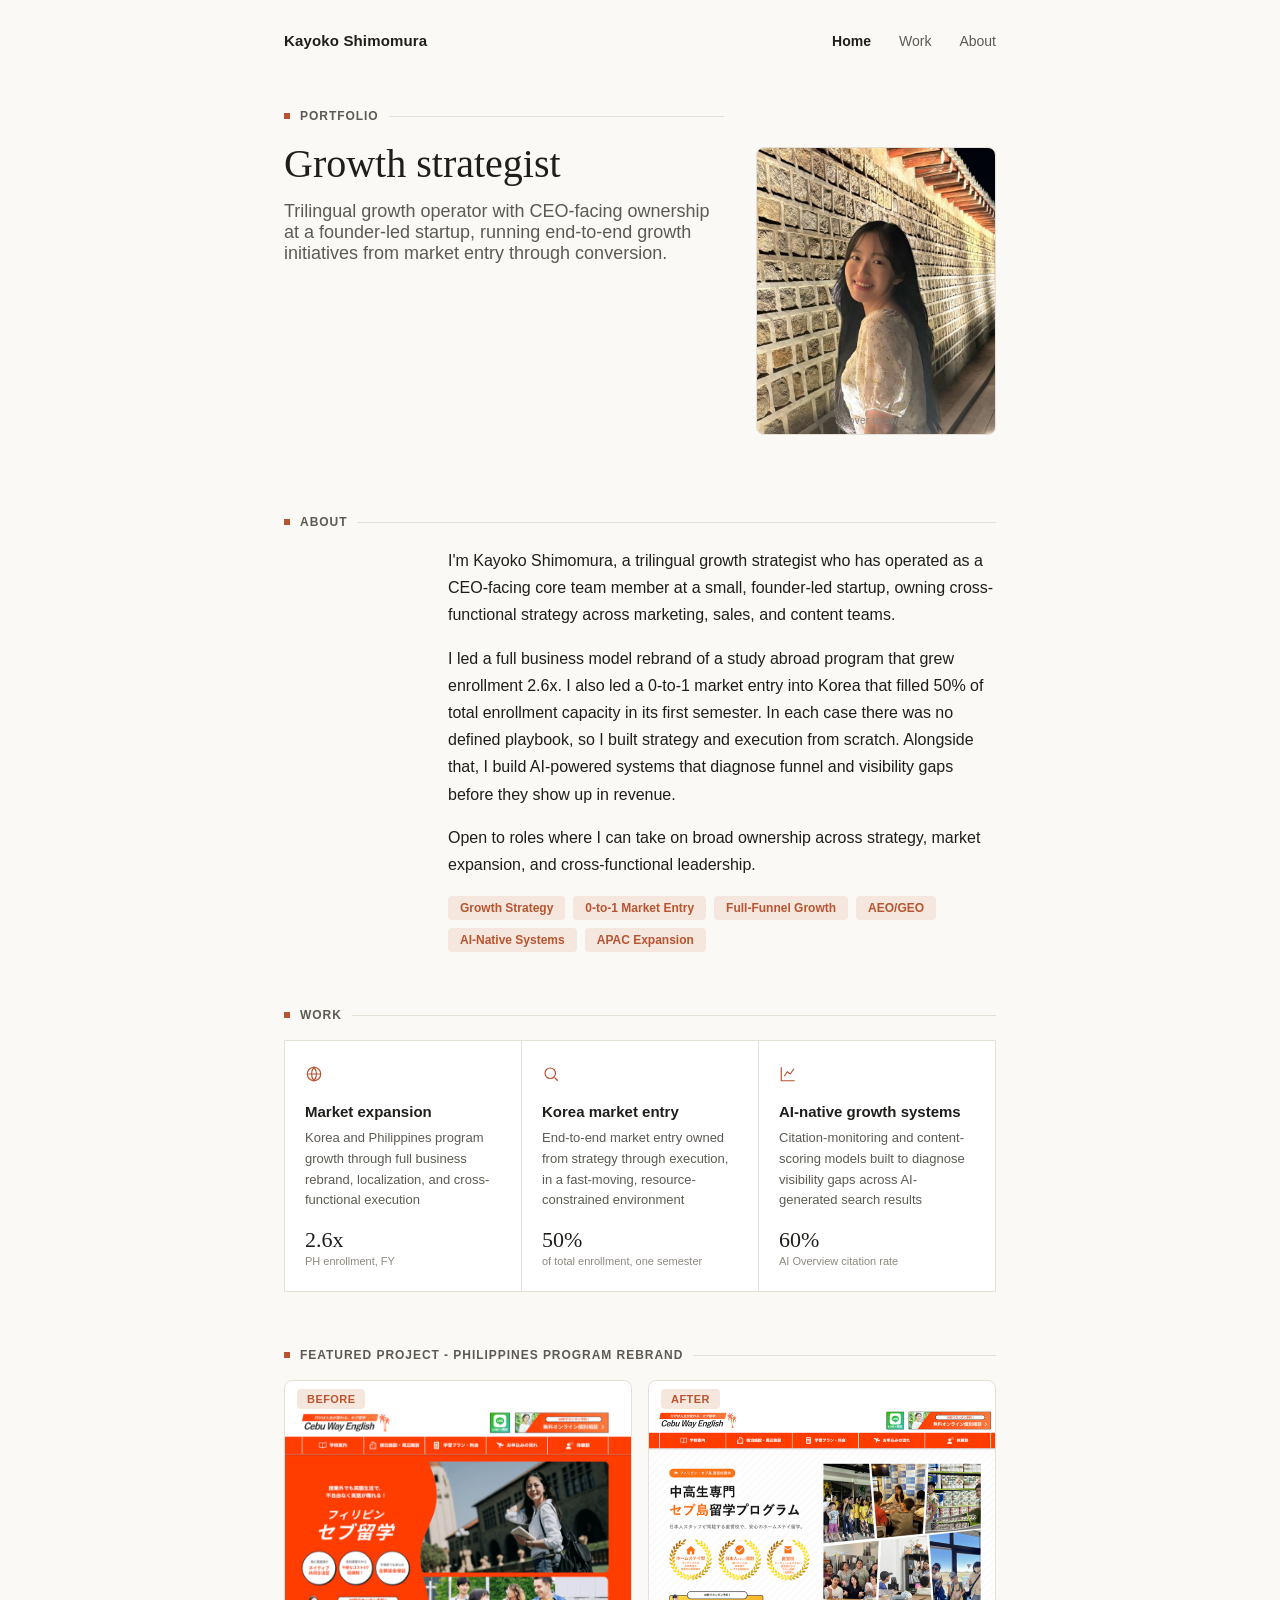
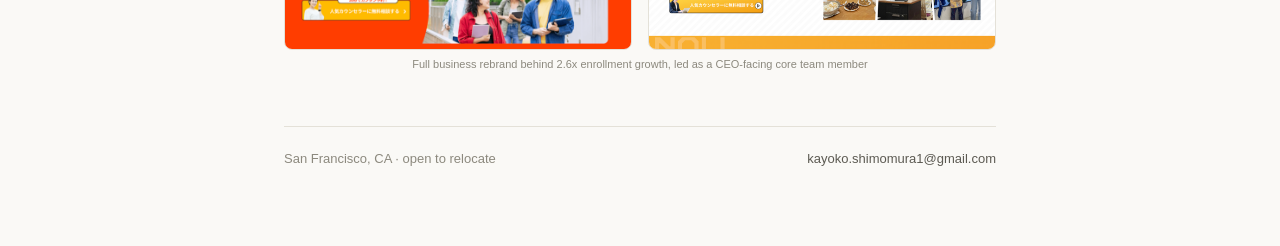
==== commit b1c1562d: "Drop "executive-level" framing from home about blurb Sentence now reads "broad ownership" instead of" ====
--- a/index.html
+++ b/index.html
@@ -44,7 +44,7 @@
       <div class="about-copy">
         <p>I'm Kayoko Shimomura, a trilingual growth strategist who has operated as a CEO-facing core team member at a small, founder-led startup, owning cross-functional strategy across marketing, sales, and content teams.</p>
         <p>I led a full business model rebrand of a study abroad program that grew enrollment 2.6x. I also led a 0-to-1 market entry into Korea that filled 50% of total enrollment capacity in its first semester. In each case there was no defined playbook, so I built strategy and execution from scratch. Alongside that, I build AI-powered systems that diagnose funnel and visibility gaps before they show up in revenue.</p>
-        <p>Open to roles where I can take on executive-level ownership at the intersection of strategy, market expansion, and cross-functional leadership.</p>
+        <p>Open to roles where I can take on broad ownership across strategy, market expansion, and cross-functional leadership.</p>
         <div class="tags">
           <span class="tag">Growth Strategy</span>
           <span class="tag">0-to-1 Market Entry</span>
